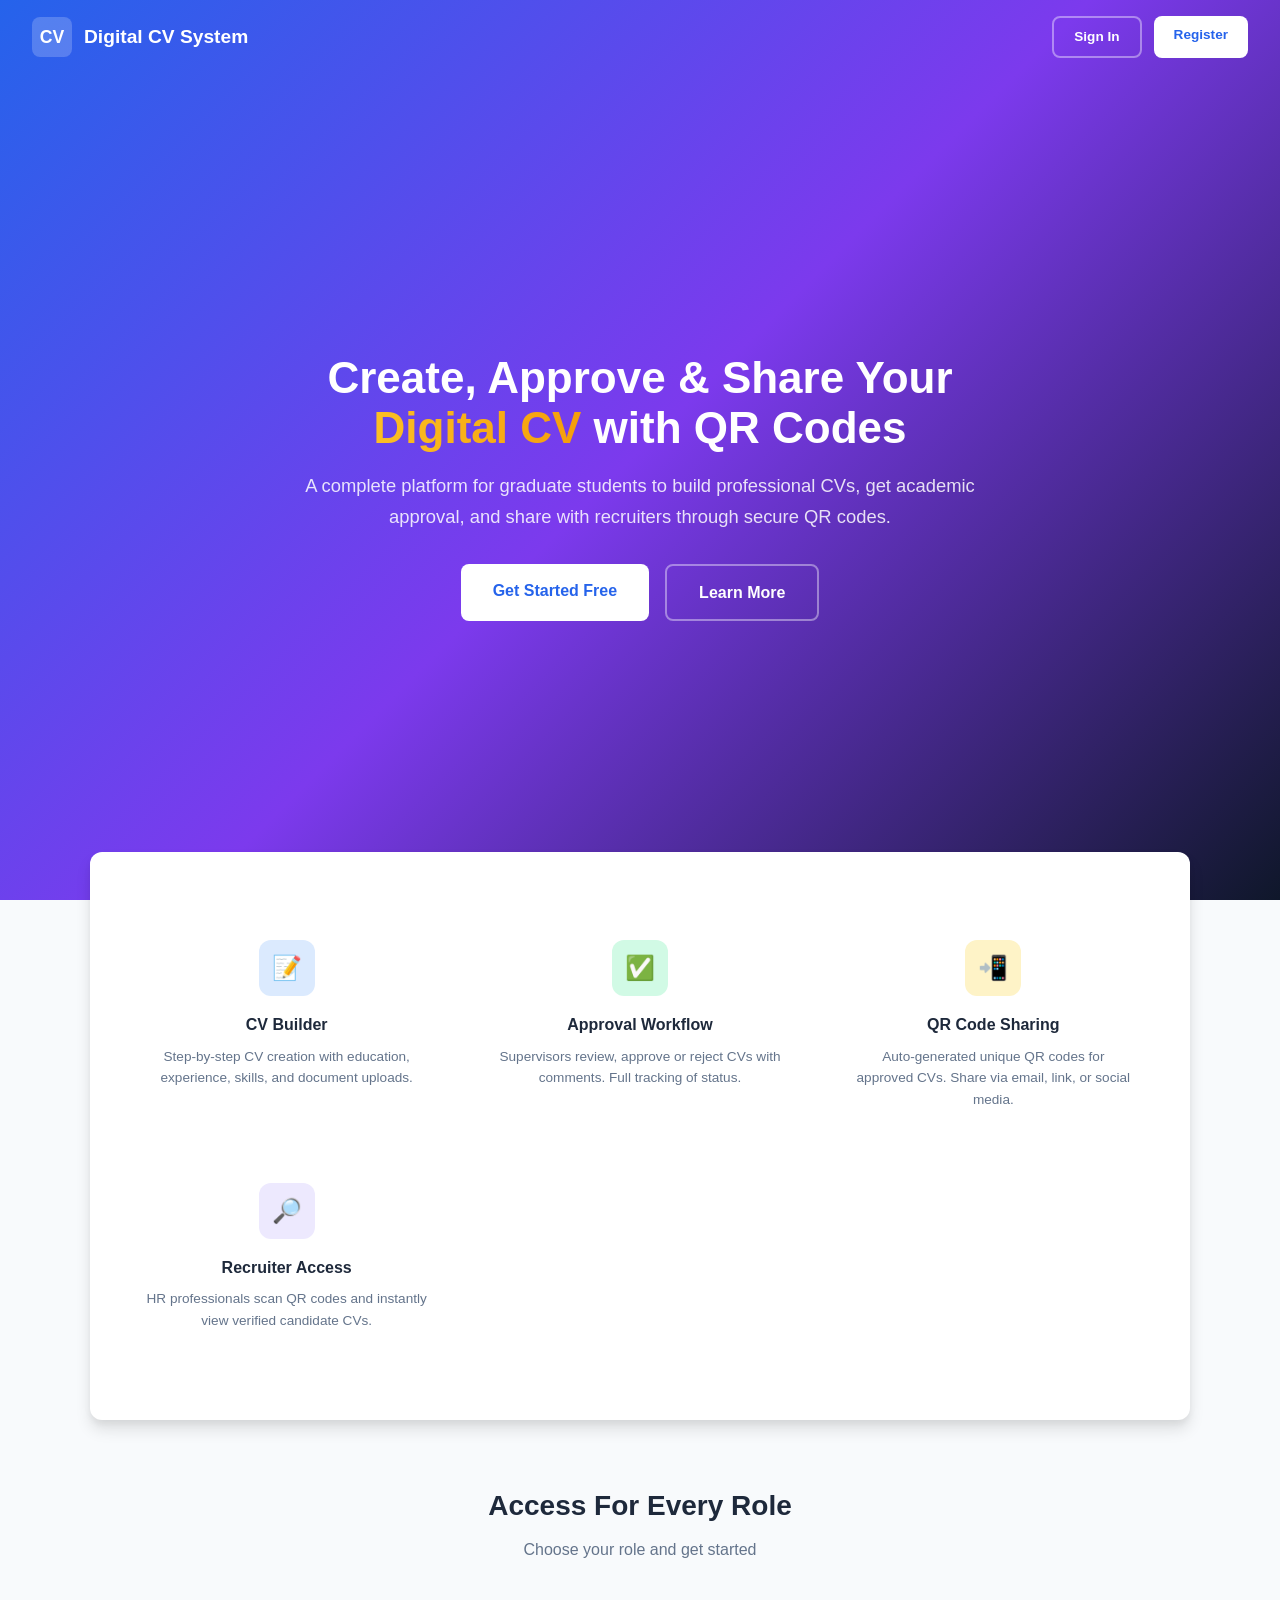
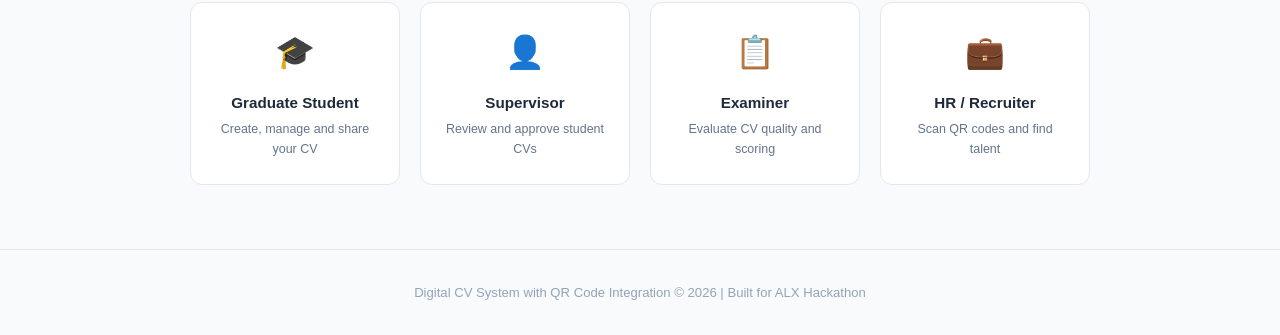
==== index.html @ 80f8a0f8 "commit" ====
<!DOCTYPE html>
<html lang="en">
<head>
  <meta charset="UTF-8">
  <meta name="viewport" content="width=device-width, initial-scale=1.0">
  <title>Digital CV System - QR Code Integration</title>
  <link rel="stylesheet" href="css/style.css">
  <style>
    .hero {
      min-height: 100vh;
      background: linear-gradient(135deg, var(--primary) 0%, #7c3aed 50%, var(--secondary) 100%);
      color: var(--white);
      display: flex;
      flex-direction: column;
    }
    .hero-nav {
      display: flex;
      align-items: center;
      justify-content: space-between;
      padding: 1rem 2rem;
    }
    .hero-nav .brand {
      display: flex;
      align-items: center;
      gap: 0.75rem;
      font-size: 1.2rem;
      font-weight: 700;
    }
    .hero-nav .brand .logo-icon {
      width: 40px;
      height: 40px;
      background: rgba(255,255,255,0.2);
      border-radius: var(--radius);
      display: flex;
      align-items: center;
      justify-content: center;
      font-size: 1.1rem;
    }
    .hero-body {
      flex: 1;
      display: flex;
      align-items: center;
      justify-content: center;
      padding: 2rem;
    }
    .hero-content {
      max-width: 700px;
      text-align: center;
    }
    .hero-content h1 {
      font-size: 2.75rem;
      font-weight: 800;
      margin-bottom: 1rem;
      line-height: 1.15;
    }
    .hero-content h1 span {
      background: linear-gradient(90deg, #fbbf24, #f59e0b);
      background-clip: text;
      -webkit-background-clip: text;
      -webkit-text-fill-color: transparent;
    }
    .hero-content p {
      font-size: 1.15rem;
      opacity: 0.85;
      margin-bottom: 2rem;
      line-height: 1.7;
    }
    .hero-actions {
      display: flex;
      gap: 1rem;
      justify-content: center;
      flex-wrap: wrap;
    }
    .btn-hero {
      padding: 0.85rem 2rem;
      font-size: 1rem;
      font-weight: 600;
      border-radius: var(--radius);
      border: none;
      cursor: pointer;
      transition: var(--transition);
    }
    .btn-hero-primary {
      background: var(--white);
      color: var(--primary);
    }
    .btn-hero-primary:hover {
      transform: translateY(-2px);
      box-shadow: 0 8px 25px rgba(0,0,0,0.2);
    }
    .btn-hero-outline {
      background: transparent;
      color: var(--white);
      border: 2px solid rgba(255,255,255,0.4);
    }
    .btn-hero-outline:hover {
      background: rgba(255,255,255,0.1);
      border-color: rgba(255,255,255,0.7);
    }
    .features {
      display: grid;
      grid-template-columns: repeat(auto-fit, minmax(280px, 1fr));
      gap: 1.5rem;
      padding: 4rem 2rem;
      max-width: 1100px;
      margin: 0 auto;
      background: var(--white);
      border-radius: var(--radius-lg);
      box-shadow: var(--shadow-lg);
      margin-top: -3rem;
      position: relative;
      z-index: 10;
    }
    .feature-card {
      text-align: center;
      padding: 1.5rem;
    }
    .feature-card .feature-icon {
      width: 56px;
      height: 56px;
      border-radius: var(--radius-lg);
      display: inline-flex;
      align-items: center;
      justify-content: center;
      font-size: 1.5rem;
      margin-bottom: 1rem;
    }
    .feature-card h3 {
      font-size: 1rem;
      font-weight: 600;
      color: var(--gray-800);
      margin-bottom: 0.5rem;
    }
    .feature-card p {
      font-size: 0.85rem;
      color: var(--gray-500);
      line-height: 1.6;
    }
    .roles-section {
      padding: 4rem 2rem;
      text-align: center;
    }
    .roles-section h2 {
      font-size: 1.75rem;
      font-weight: 700;
      color: var(--gray-800);
      margin-bottom: 0.5rem;
    }
    .roles-section > p {
      color: var(--gray-500);
      margin-bottom: 2.5rem;
    }
    .roles-grid {
      display: grid;
      grid-template-columns: repeat(auto-fit, minmax(200px, 1fr));
      gap: 1.25rem;
      max-width: 900px;
      margin: 0 auto;
    }
    .role-card {
      background: var(--white);
      border: 1px solid var(--gray-200);
      border-radius: var(--radius-lg);
      padding: 1.5rem;
      transition: var(--transition);
      cursor: pointer;
    }
    .role-card:hover {
      border-color: var(--primary);
      box-shadow: var(--shadow-md);
      transform: translateY(-2px);
    }
    .role-card .role-icon {
      font-size: 2rem;
      margin-bottom: 0.75rem;
    }
    .role-card h4 {
      font-size: 0.95rem;
      font-weight: 600;
      color: var(--gray-800);
      margin-bottom: 0.35rem;
    }
    .role-card p {
      font-size: 0.78rem;
      color: var(--gray-500);
    }
    footer {
      text-align: center;
      padding: 2rem;
      font-size: 0.82rem;
      color: var(--gray-400);
      border-top: 1px solid var(--gray-200);
    }
    @media (max-width: 768px) {
      .hero-content h1 { font-size: 1.75rem; }
      .hero-content p { font-size: 0.95rem; }
      .features { margin-top: -1.5rem; padding: 2rem 1rem; }
    }
  </style>
</head>
<body>
  <div class="hero">
    <nav class="hero-nav">
      <div class="brand">
        <div class="logo-icon">CV</div>
        Digital CV System
      </div>
      <div style="display:flex;gap:0.75rem;">
        <a href="login.html" class="btn-hero btn-hero-outline" style="padding:0.5rem 1.25rem;font-size:0.85rem;">Sign In</a>
        <a href="register.html" class="btn-hero btn-hero-primary" style="padding:0.5rem 1.25rem;font-size:0.85rem;">Register</a>
      </div>
    </nav>
    <div class="hero-body">
      <div class="hero-content">
        <h1>Create, Approve &amp; Share Your <span>Digital CV</span> with QR Codes</h1>
        <p>A complete platform for graduate students to build professional CVs, get academic approval, and share with recruiters through secure QR codes.</p>
        <div class="hero-actions">
          <a href="register.html" class="btn-hero btn-hero-primary">Get Started Free</a>
          <a href="#features" class="btn-hero btn-hero-outline">Learn More</a>
        </div>
      </div>
    </div>
  </div>

  <section id="features" style="padding:0 2rem;">
    <div class="features">
      <div class="feature-card">
        <div class="feature-icon" style="background:var(--primary-light);color:var(--primary);">&#128221;</div>
        <h3>CV Builder</h3>
        <p>Step-by-step CV creation with education, experience, skills, and document uploads.</p>
      </div>
      <div class="feature-card">
        <div class="feature-icon" style="background:#d1fae5;color:var(--success);">&#9989;</div>
        <h3>Approval Workflow</h3>
        <p>Supervisors review, approve or reject CVs with comments. Full tracking of status.</p>
      </div>
      <div class="feature-card">
        <div class="feature-icon" style="background:#fef3c7;color:var(--warning);">&#128242;</div>
        <h3>QR Code Sharing</h3>
        <p>Auto-generated unique QR codes for approved CVs. Share via email, link, or social media.</p>
      </div>
      <div class="feature-card">
        <div class="feature-icon" style="background:#ede9fe;color:#7c3aed;">&#128270;</div>
        <h3>Recruiter Access</h3>
        <p>HR professionals scan QR codes and instantly view verified candidate CVs.</p>
      </div>
    </div>
  </section>

  <section class="roles-section">
    <h2>Access For Every Role</h2>
    <p>Choose your role and get started</p>
    <div class="roles-grid">
      <a href="register.html" class="role-card" style="text-decoration:none;">
        <div class="role-icon">&#127891;</div>
        <h4>Graduate Student</h4>
        <p>Create, manage and share your CV</p>
      </a>
      <a href="register.html" class="role-card" style="text-decoration:none;">
        <div class="role-icon">&#128100;</div>
        <h4>Supervisor</h4>
        <p>Review and approve student CVs</p>
      </a>
      <a href="register.html" class="role-card" style="text-decoration:none;">
        <div class="role-icon">&#128203;</div>
        <h4>Examiner</h4>
        <p>Evaluate CV quality and scoring</p>
      </a>
      <a href="register.html" class="role-card" style="text-decoration:none;">
        <div class="role-icon">&#128188;</div>
        <h4>HR / Recruiter</h4>
        <p>Scan QR codes and find talent</p>
      </a>
    </div>
  </section>

  <footer>
    Digital CV System with QR Code Integration &copy; 2026 | Built for ALX Hackathon
  </footer>
</body>
</html>
---- css/style.css ----
/* ===== CSS Variables ===== */
:root {
  --primary: #2563eb;
  --primary-dark: #1d4ed8;
  --primary-light: #dbeafe;
  --secondary: #0f172a;
  --accent: #f59e0b;
  --success: #10b981;
  --danger: #ef4444;
  --warning: #f59e0b;
  --info: #3b82f6;
  --gray-50: #f8fafc;
  --gray-100: #f1f5f9;
  --gray-200: #e2e8f0;
  --gray-300: #cbd5e1;
  --gray-400: #94a3b8;
  --gray-500: #64748b;
  --gray-600: #475569;
  --gray-700: #334155;
  --gray-800: #1e293b;
  --gray-900: #0f172a;
  --white: #ffffff;
  --shadow-sm: 0 1px 2px rgba(0,0,0,0.05);
  --shadow: 0 1px 3px rgba(0,0,0,0.1), 0 1px 2px rgba(0,0,0,0.06);
  --shadow-md: 0 4px 6px rgba(0,0,0,0.07), 0 2px 4px rgba(0,0,0,0.06);
  --shadow-lg: 0 10px 15px rgba(0,0,0,0.1), 0 4px 6px rgba(0,0,0,0.05);
  --radius: 8px;
  --radius-lg: 12px;
  --transition: all 0.2s ease;
  --sidebar-width: 260px;
}

/* ===== Reset & Base ===== */
*, *::before, *::after {
  margin: 0;
  padding: 0;
  box-sizing: border-box;
}

html {
  font-size: 16px;
  scroll-behavior: smooth;
}

body {
  font-family: 'Segoe UI', Tahoma, Geneva, Verdana, sans-serif;
  background: var(--gray-50);
  color: var(--gray-800);
  line-height: 1.6;
  min-height: 100vh;
}

a {
  text-decoration: none;
  color: var(--primary);
}

a:hover {
  color: var(--primary-dark);
}

img {
  max-width: 100%;
  display: block;
}

/* ===== Layout ===== */
.app-layout {
  display: flex;
  min-height: 100vh;
}

/* ===== Sidebar ===== */
.sidebar {
  width: var(--sidebar-width);
  background: var(--secondary);
  color: var(--white);
  position: fixed;
  top: 0;
  left: 0;
  height: 100vh;
  overflow-y: auto;
  z-index: 1000;
  transition: var(--transition);
}

.sidebar-header {
  padding: 1.25rem 1.5rem;
  border-bottom: 1px solid rgba(255,255,255,0.1);
  display: flex;
  align-items: center;
  gap: 0.75rem;
}

.sidebar-header .logo-icon {
  width: 36px;
  height: 36px;
  background: var(--primary);
  border-radius: var(--radius);
  display: flex;
  align-items: center;
  justify-content: center;
  font-size: 1.1rem;
  font-weight: 700;
}

.sidebar-header h2 {
  font-size: 1.1rem;
  font-weight: 600;
  white-space: nowrap;
}

.sidebar-header .subtitle {
  font-size: 0.7rem;
  color: var(--gray-400);
  display: block;
}

.sidebar-nav {
  padding: 1rem 0;
}

.sidebar-nav .nav-section {
  padding: 0.5rem 1.5rem;
  font-size: 0.7rem;
  text-transform: uppercase;
  letter-spacing: 0.05em;
  color: var(--gray-400);
  margin-top: 0.5rem;
}

.sidebar-nav a {
  display: flex;
  align-items: center;
  gap: 0.75rem;
  padding: 0.65rem 1.5rem;
  color: var(--gray-300);
  font-size: 0.875rem;
  transition: var(--transition);
  border-left: 3px solid transparent;
}

.sidebar-nav a:hover,
.sidebar-nav a.active {
  background: rgba(255,255,255,0.08);
  color: var(--white);
  border-left-color: var(--primary);
}

.sidebar-nav a .nav-icon {
  width: 20px;
  text-align: center;
  font-size: 1rem;
}

.sidebar-nav a .badge {
  margin-left: auto;
  background: var(--danger);
  color: var(--white);
  font-size: 0.65rem;
  padding: 0.15rem 0.5rem;
  border-radius: 10px;
  font-weight: 600;
}

.sidebar-user {
  position: absolute;
  bottom: 0;
  width: 100%;
  padding: 1rem 1.5rem;
  border-top: 1px solid rgba(255,255,255,0.1);
  display: flex;
  align-items: center;
  gap: 0.75rem;
  background: rgba(0,0,0,0.2);
}

.sidebar-user .avatar {
  width: 36px;
  height: 36px;
  border-radius: 50%;
  background: var(--primary);
  display: flex;
  align-items: center;
  justify-content: center;
  font-weight: 600;
  font-size: 0.85rem;
}

.sidebar-user .user-info {
  flex: 1;
  min-width: 0;
}

.sidebar-user .user-info .name {
  font-size: 0.85rem;
  font-weight: 500;
  white-space: nowrap;
  overflow: hidden;
  text-overflow: ellipsis;
}

.sidebar-user .user-info .role {
  font-size: 0.7rem;
  color: var(--gray-400);
}

/* ===== Main Content ===== */
.main-content {
  margin-left: var(--sidebar-width);
  flex: 1;
  min-height: 100vh;
  display: flex;
  flex-direction: column;
}

/* ===== Top Header ===== */
.top-header {
  background: var(--white);
  padding: 0.75rem 2rem;
  display: flex;
  align-items: center;
  justify-content: space-between;
  border-bottom: 1px solid var(--gray-200);
  position: sticky;
  top: 0;
  z-index: 100;
}

.top-header .page-title {
  font-size: 1.15rem;
  font-weight: 600;
  color: var(--gray-800);
}

.top-header .header-actions {
  display: flex;
  align-items: center;
  gap: 1rem;
}

.top-header .search-box {
  position: relative;
}

.top-header .search-box input {
  padding: 0.5rem 1rem 0.5rem 2.25rem;
  border: 1px solid var(--gray-200);
  border-radius: var(--radius);
  font-size: 0.85rem;
  width: 240px;
  background: var(--gray-50);
  transition: var(--transition);
}

.top-header .search-box input:focus {
  outline: none;
  border-color: var(--primary);
  box-shadow: 0 0 0 3px var(--primary-light);
  background: var(--white);
}

.top-header .search-box .search-icon {
  position: absolute;
  left: 0.75rem;
  top: 50%;
  transform: translateY(-50%);
  color: var(--gray-400);
  font-size: 0.85rem;
}

.notification-btn {
  position: relative;
  background: none;
  border: none;
  font-size: 1.15rem;
  color: var(--gray-500);
  cursor: pointer;
  padding: 0.35rem;
  border-radius: var(--radius);
  transition: var(--transition);
}

.notification-btn:hover {
  background: var(--gray-100);
  color: var(--gray-700);
}

.notification-btn .notif-dot {
  position: absolute;
  top: 2px;
  right: 2px;
  width: 8px;
  height: 8px;
  background: var(--danger);
  border-radius: 50%;
  border: 2px solid var(--white);
}

/* ===== Page Content ===== */
.page-content {
  padding: 1.5rem 2rem;
  flex: 1;
}

/* ===== Cards ===== */
.card {
  background: var(--white);
  border-radius: var(--radius-lg);
  box-shadow: var(--shadow);
  border: 1px solid var(--gray-100);
}

.card-header {
  padding: 1rem 1.25rem;
  border-bottom: 1px solid var(--gray-100);
  display: flex;
  align-items: center;
  justify-content: space-between;
}

.card-header h3 {
  font-size: 0.95rem;
  font-weight: 600;
}

.card-body {
  padding: 1.25rem;
}

.card-footer {
  padding: 0.75rem 1.25rem;
  border-top: 1px solid var(--gray-100);
  background: var(--gray-50);
  border-radius: 0 0 var(--radius-lg) var(--radius-lg);
}

/* ===== Stats Cards ===== */
.stats-grid {
  display: grid;
  grid-template-columns: repeat(auto-fit, minmax(220px, 1fr));
  gap: 1.25rem;
  margin-bottom: 1.5rem;
}

.stat-card {
  background: var(--white);
  border-radius: var(--radius-lg);
  padding: 1.25rem;
  box-shadow: var(--shadow);
  border: 1px solid var(--gray-100);
  display: flex;
  align-items: center;
  gap: 1rem;
  transition: var(--transition);
}

.stat-card:hover {
  box-shadow: var(--shadow-md);
  transform: translateY(-1px);
}

.stat-card .stat-icon {
  width: 48px;
  height: 48px;
  border-radius: var(--radius);
  display: flex;
  align-items: center;
  justify-content: center;
  font-size: 1.25rem;
}

.stat-card .stat-icon.blue { background: var(--primary-light); color: var(--primary); }
.stat-card .stat-icon.green { background: #d1fae5; color: var(--success); }
.stat-card .stat-icon.orange { background: #fef3c7; color: var(--warning); }
.stat-card .stat-icon.red { background: #fee2e2; color: var(--danger); }
.stat-card .stat-icon.purple { background: #ede9fe; color: #7c3aed; }

.stat-card .stat-info h4 {
  font-size: 1.5rem;
  font-weight: 700;
  color: var(--gray-800);
}

.stat-card .stat-info p {
  font-size: 0.8rem;
  color: var(--gray-500);
}

/* ===== Buttons ===== */
.btn {
  display: inline-flex;
  align-items: center;
  gap: 0.5rem;
  padding: 0.55rem 1.15rem;
  font-size: 0.85rem;
  font-weight: 500;
  border: none;
  border-radius: var(--radius);
  cursor: pointer;
  transition: var(--transition);
  white-space: nowrap;
}

.btn:hover {
  transform: translateY(-1px);
  box-shadow: var(--shadow-md);
}

.btn-primary {
  background: var(--primary);
  color: var(--white);
}

.btn-primary:hover {
  background: var(--primary-dark);
}

.btn-success {
  background: var(--success);
  color: var(--white);
}

.btn-success:hover {
  background: #059669;
}

.btn-danger {
  background: var(--danger);
  color: var(--white);
}

.btn-danger:hover {
  background: #dc2626;
}

.btn-warning {
  background: var(--warning);
  color: var(--white);
}

.btn-outline {
  background: transparent;
  border: 1px solid var(--gray-300);
  color: var(--gray-600);
}

.btn-outline:hover {
  background: var(--gray-50);
  border-color: var(--gray-400);
}

.btn-sm {
  padding: 0.35rem 0.75rem;
  font-size: 0.78rem;
}

.btn-lg {
  padding: 0.75rem 1.5rem;
  font-size: 1rem;
}

.btn-block {
  width: 100%;
  justify-content: center;
}

/* ===== Forms ===== */
.form-group {
  margin-bottom: 1.15rem;
}

.form-group label {
  display: block;
  font-size: 0.85rem;
  font-weight: 500;
  color: var(--gray-700);
  margin-bottom: 0.35rem;
}

.form-group label .required {
  color: var(--danger);
}

.form-control {
  width: 100%;
  padding: 0.6rem 0.85rem;
  border: 1px solid var(--gray-300);
  border-radius: var(--radius);
  font-size: 0.875rem;
  color: var(--gray-800);
  background: var(--white);
  transition: var(--transition);
  font-family: inherit;
}

.form-control:focus {
  outline: none;
  border-color: var(--primary);
  box-shadow: 0 0 0 3px var(--primary-light);
}

.form-control::placeholder {
  color: var(--gray-400);
}

textarea.form-control {
  resize: vertical;
  min-height: 100px;
}

select.form-control {
  appearance: none;
  background-image: url("data:image/svg+xml,%3Csvg xmlns='http://www.w3.org/2000/svg' width='12' height='12' fill='%2364748b' viewBox='0 0 16 16'%3E%3Cpath d='M8 11L3 6h10l-5 5z'/%3E%3C/svg%3E");
  background-repeat: no-repeat;
  background-position: right 0.75rem center;
  padding-right: 2rem;
}

.form-row {
  display: grid;
  grid-template-columns: 1fr 1fr;
  gap: 1rem;
}

.form-hint {
  font-size: 0.75rem;
  color: var(--gray-400);
  margin-top: 0.25rem;
}

/* ===== Tables ===== */
.table-wrapper {
  overflow-x: auto;
}

table {
  width: 100%;
  border-collapse: collapse;
}

table th, table td {
  padding: 0.75rem 1rem;
  text-align: left;
  font-size: 0.85rem;
  border-bottom: 1px solid var(--gray-100);
}

table th {
  background: var(--gray-50);
  font-weight: 600;
  color: var(--gray-600);
  font-size: 0.78rem;
  text-transform: uppercase;
  letter-spacing: 0.03em;
}

table tr:hover {
  background: var(--gray-50);
}

/* ===== Badges ===== */
.badge {
  display: inline-flex;
  align-items: center;
  padding: 0.2rem 0.65rem;
  font-size: 0.72rem;
  font-weight: 600;
  border-radius: 20px;
}

.badge-pending { background: #fef3c7; color: #92400e; }
.badge-approved { background: #d1fae5; color: #065f46; }
.badge-rejected { background: #fee2e2; color: #991b1b; }
.badge-draft { background: var(--gray-100); color: var(--gray-600); }
.badge-info { background: var(--primary-light); color: var(--primary); }

/* ===== QR Code Section ===== */
.qr-container {
  display: flex;
  flex-direction: column;
  align-items: center;
  padding: 1.5rem;
}

.qr-container .qr-image {
  width: 180px;
  height: 180px;
  border: 2px solid var(--gray-200);
  border-radius: var(--radius);
  display: flex;
  align-items: center;
  justify-content: center;
  background: var(--white);
  margin-bottom: 1rem;
}

.qr-container .qr-actions {
  display: flex;
  gap: 0.5rem;
  flex-wrap: wrap;
  justify-content: center;
}

/* ===== Modal ===== */
.modal-overlay {
  position: fixed;
  top: 0;
  left: 0;
  width: 100%;
  height: 100%;
  background: rgba(0,0,0,0.5);
  display: flex;
  align-items: center;
  justify-content: center;
  z-index: 2000;
  opacity: 0;
  visibility: hidden;
  transition: var(--transition);
}

.modal-overlay.active {
  opacity: 1;
  visibility: visible;
}

.modal {
  background: var(--white);
  border-radius: var(--radius-lg);
  width: 90%;
  max-width: 560px;
  max-height: 85vh;
  overflow-y: auto;
  box-shadow: var(--shadow-lg);
  transform: translateY(20px);
  transition: var(--transition);
}

.modal-overlay.active .modal {
  transform: translateY(0);
}

.modal-header {
  padding: 1rem 1.25rem;
  border-bottom: 1px solid var(--gray-200);
  display: flex;
  align-items: center;
  justify-content: space-between;
}

.modal-header h3 {
  font-size: 1rem;
  font-weight: 600;
}

.modal-close {
  background: none;
  border: none;
  font-size: 1.25rem;
  color: var(--gray-400);
  cursor: pointer;
  padding: 0.25rem;
}

.modal-close:hover {
  color: var(--gray-700);
}

.modal-body {
  padding: 1.25rem;
}

.modal-footer {
  padding: 0.75rem 1.25rem;
  border-top: 1px solid var(--gray-200);
  display: flex;
  justify-content: flex-end;
  gap: 0.5rem;
}

/* ===== Auth Pages ===== */
.auth-wrapper {
  min-height: 100vh;
  display: flex;
  align-items: center;
  justify-content: center;
  background: linear-gradient(135deg, var(--primary) 0%, var(--secondary) 100%);
  padding: 1rem;
}

.auth-card {
  background: var(--white);
  border-radius: var(--radius-lg);
  box-shadow: var(--shadow-lg);
  width: 100%;
  max-width: 440px;
  overflow: hidden;
}

.auth-header {
  text-align: center;
  padding: 2rem 2rem 1rem;
}

.auth-header .auth-logo {
  width: 56px;
  height: 56px;
  background: var(--primary);
  border-radius: var(--radius-lg);
  display: inline-flex;
  align-items: center;
  justify-content: center;
  color: var(--white);
  font-size: 1.5rem;
  font-weight: 700;
  margin-bottom: 1rem;
}

.auth-header h1 {
  font-size: 1.35rem;
  font-weight: 700;
  color: var(--gray-800);
}

.auth-header p {
  font-size: 0.85rem;
  color: var(--gray-500);
  margin-top: 0.35rem;
}

.auth-body {
  padding: 1.5rem 2rem 2rem;
}

.auth-body .form-group:last-of-type {
  margin-bottom: 1.5rem;
}

.auth-footer {
  text-align: center;
  padding: 0 2rem 1.5rem;
  font-size: 0.85rem;
  color: var(--gray-500);
}

.auth-footer a {
  font-weight: 600;
}

.role-selector {
  display: grid;
  grid-template-columns: 1fr 1fr;
  gap: 0.5rem;
  margin-bottom: 1.15rem;
}

.role-option {
  position: relative;
}

.role-option input[type="radio"] {
  position: absolute;
  opacity: 0;
}

.role-option label {
  display: flex;
  align-items: center;
  gap: 0.5rem;
  padding: 0.65rem 0.85rem;
  border: 2px solid var(--gray-200);
  border-radius: var(--radius);
  cursor: pointer;
  font-size: 0.85rem;
  font-weight: 500;
  transition: var(--transition);
}

.role-option input:checked + label {
  border-color: var(--primary);
  background: var(--primary-light);
  color: var(--primary);
}

.role-option label .role-icon {
  font-size: 1.1rem;
}

/* ===== CV Preview ===== */
.cv-preview {
  background: var(--white);
  border-radius: var(--radius-lg);
  box-shadow: var(--shadow-md);
  max-width: 800px;
  margin: 0 auto;
}

.cv-preview-header {
  background: linear-gradient(135deg, var(--primary) 0%, #7c3aed 100%);
  color: var(--white);
  padding: 2rem;
  display: flex;
  align-items: center;
  gap: 1.5rem;
  border-radius: var(--radius-lg) var(--radius-lg) 0 0;
}

.cv-preview-header .cv-avatar {
  width: 80px;
  height: 80px;
  border-radius: 50%;
  background: rgba(255,255,255,0.2);
  display: flex;
  align-items: center;
  justify-content: center;
  font-size: 2rem;
  font-weight: 700;
  border: 3px solid rgba(255,255,255,0.3);
}

.cv-preview-header .cv-name h2 {
  font-size: 1.5rem;
  font-weight: 700;
}

.cv-preview-header .cv-name p {
  font-size: 0.9rem;
  opacity: 0.85;
}

.cv-preview-body {
  padding: 1.5rem 2rem;
}

.cv-section {
  margin-bottom: 1.5rem;
}

.cv-section h3 {
  font-size: 1rem;
  font-weight: 600;
  color: var(--primary);
  padding-bottom: 0.5rem;
  border-bottom: 2px solid var(--primary-light);
  margin-bottom: 0.75rem;
}

.cv-section .cv-item {
  margin-bottom: 0.75rem;
  padding-left: 1rem;
  border-left: 2px solid var(--gray-200);
}

.cv-section .cv-item h4 {
  font-size: 0.9rem;
  font-weight: 600;
}

.cv-section .cv-item .cv-item-meta {
  font-size: 0.8rem;
  color: var(--gray-500);
}

.cv-section .cv-item p {
  font-size: 0.85rem;
  color: var(--gray-600);
  margin-top: 0.25rem;
}

.cv-skills-list {
  display: flex;
  flex-wrap: wrap;
  gap: 0.5rem;
}

.cv-skill-tag {
  background: var(--primary-light);
  color: var(--primary);
  padding: 0.25rem 0.75rem;
  border-radius: 20px;
  font-size: 0.78rem;
  font-weight: 500;
}

/* ===== Public CV View (for recruiters) ===== */
.public-cv-wrapper {
  min-height: 100vh;
  background: var(--gray-100);
}

.public-cv-header {
  background: var(--white);
  border-bottom: 1px solid var(--gray-200);
  padding: 0.75rem 2rem;
  display: flex;
  align-items: center;
  justify-content: space-between;
}

.public-cv-header .brand {
  display: flex;
  align-items: center;
  gap: 0.5rem;
  font-weight: 600;
  color: var(--primary);
}

.public-cv-content {
  max-width: 900px;
  margin: 2rem auto;
  padding: 0 1rem;
}

/* ===== Alerts ===== */
.alert {
  padding: 0.85rem 1.15rem;
  border-radius: var(--radius);
  font-size: 0.85rem;
  display: flex;
  align-items: center;
  gap: 0.5rem;
  margin-bottom: 1rem;
}

.alert-success { background: #d1fae5; color: #065f46; border: 1px solid #a7f3d0; }
.alert-danger { background: #fee2e2; color: #991b1b; border: 1px solid #fecaca; }
.alert-warning { background: #fef3c7; color: #92400e; border: 1px solid #fde68a; }
.alert-info { background: var(--primary-light); color: var(--primary-dark); border: 1px solid #93c5fd; }

/* ===== Tabs ===== */
.tabs {
  display: flex;
  border-bottom: 2px solid var(--gray-200);
  margin-bottom: 1.5rem;
  gap: 0;
}

.tab {
  padding: 0.65rem 1.25rem;
  font-size: 0.85rem;
  font-weight: 500;
  color: var(--gray-500);
  cursor: pointer;
  border-bottom: 2px solid transparent;
  margin-bottom: -2px;
  transition: var(--transition);
  background: none;
  border-top: none;
  border-left: none;
  border-right: none;
}

.tab:hover {
  color: var(--gray-700);
}

.tab.active {
  color: var(--primary);
  border-bottom-color: var(--primary);
  font-weight: 600;
}

.tab-content {
  display: none;
}

.tab-content.active {
  display: block;
}

/* ===== Empty State ===== */
.empty-state {
  text-align: center;
  padding: 3rem 1rem;
  color: var(--gray-400);
}

.empty-state .empty-icon {
  font-size: 3rem;
  margin-bottom: 1rem;
}

.empty-state h3 {
  font-size: 1.1rem;
  color: var(--gray-600);
  margin-bottom: 0.5rem;
}

.empty-state p {
  font-size: 0.85rem;
  max-width: 400px;
  margin: 0 auto;
}

/* ===== File Upload ===== */
.file-upload {
  border: 2px dashed var(--gray-300);
  border-radius: var(--radius);
  padding: 1.5rem;
  text-align: center;
  cursor: pointer;
  transition: var(--transition);
  background: var(--gray-50);
}

.file-upload:hover {
  border-color: var(--primary);
  background: var(--primary-light);
}

.file-upload .upload-icon {
  font-size: 2rem;
  color: var(--gray-400);
  margin-bottom: 0.5rem;
}

.file-upload p {
  font-size: 0.85rem;
  color: var(--gray-500);
}

.file-upload .upload-hint {
  font-size: 0.75rem;
  color: var(--gray-400);
  margin-top: 0.25rem;
}

/* ===== Progress Steps ===== */
.progress-steps {
  display: flex;
  align-items: center;
  justify-content: center;
  margin-bottom: 2rem;
  gap: 0;
}

.progress-step {
  display: flex;
  align-items: center;
  gap: 0.5rem;
}

.progress-step .step-circle {
  width: 32px;
  height: 32px;
  border-radius: 50%;
  background: var(--gray-200);
  color: var(--gray-500);
  display: flex;
  align-items: center;
  justify-content: center;
  font-size: 0.8rem;
  font-weight: 600;
}

.progress-step.active .step-circle {
  background: var(--primary);
  color: var(--white);
}

.progress-step.completed .step-circle {
  background: var(--success);
  color: var(--white);
}

.progress-step .step-label {
  font-size: 0.78rem;
  color: var(--gray-500);
  font-weight: 500;
}

.progress-step.active .step-label {
  color: var(--primary);
  font-weight: 600;
}

.progress-step.completed .step-label {
  color: var(--success);
}

.step-connector {
  width: 40px;
  height: 2px;
  background: var(--gray-200);
  margin: 0 0.25rem;
}

.step-connector.completed {
  background: var(--success);
}

/* ===== Charts placeholder ===== */
.chart-placeholder {
  height: 200px;
  background: var(--gray-50);
  border-radius: var(--radius);
  display: flex;
  align-items: center;
  justify-content: center;
  color: var(--gray-400);
  font-size: 0.85rem;
  border: 1px dashed var(--gray-300);
}

/* ===== Responsive ===== */
@media (max-width: 768px) {
  .sidebar {
    transform: translateX(-100%);
  }

  .sidebar.open {
    transform: translateX(0);
  }

  .main-content {
    margin-left: 0;
  }

  .form-row {
    grid-template-columns: 1fr;
  }

  .stats-grid {
    grid-template-columns: 1fr;
  }

  .top-header .search-box {
    display: none;
  }

  .page-content {
    padding: 1rem;
  }

  .role-selector {
    grid-template-columns: 1fr;
  }

  .cv-preview-header {
    flex-direction: column;
    text-align: center;
  }

  .progress-steps {
    flex-wrap: wrap;
    gap: 0.5rem;
  }

  .step-connector {
    display: none;
  }
}

/* ===== Utility ===== */
.text-center { text-align: center; }
.text-right { text-align: right; }
.text-muted { color: var(--gray-500); }
.text-success { color: var(--success); }
.text-danger { color: var(--danger); }
.text-primary { color: var(--primary); }
.mt-1 { margin-top: 0.5rem; }
.mt-2 { margin-top: 1rem; }
.mt-3 { margin-top: 1.5rem; }
.mb-1 { margin-bottom: 0.5rem; }
.mb-2 { margin-bottom: 1rem; }
.mb-3 { margin-bottom: 1.5rem; }
.d-flex { display: flex; }
.gap-1 { gap: 0.5rem; }
.gap-2 { gap: 1rem; }
.align-center { align-items: center; }
.justify-between { justify-content: space-between; }
.flex-wrap { flex-wrap: wrap; }
.hidden { display: none !important; }

/* ===== Mobile menu toggle ===== */
.menu-toggle {
  display: none;
  background: none;
  border: none;
  font-size: 1.25rem;
  color: var(--gray-600);
  cursor: pointer;
  padding: 0.25rem;
}

@media (max-width: 768px) {
  .menu-toggle {
    display: block;
  }
}

/* ===== Animations ===== */
@keyframes fadeIn {
  from { opacity: 0; transform: translateY(10px); }
  to { opacity: 1; transform: translateY(0); }
}

.fade-in {
  animation: fadeIn 0.3s ease forwards;
}

/* ===== Scrollbar ===== */
::-webkit-scrollbar {
  width: 6px;
}

::-webkit-scrollbar-track {
  background: var(--gray-100);
}

::-webkit-scrollbar-thumb {
  background: var(--gray-300);
  border-radius: 3px;
}

::-webkit-scrollbar-thumb:hover {
  background: var(--gray-400);
}
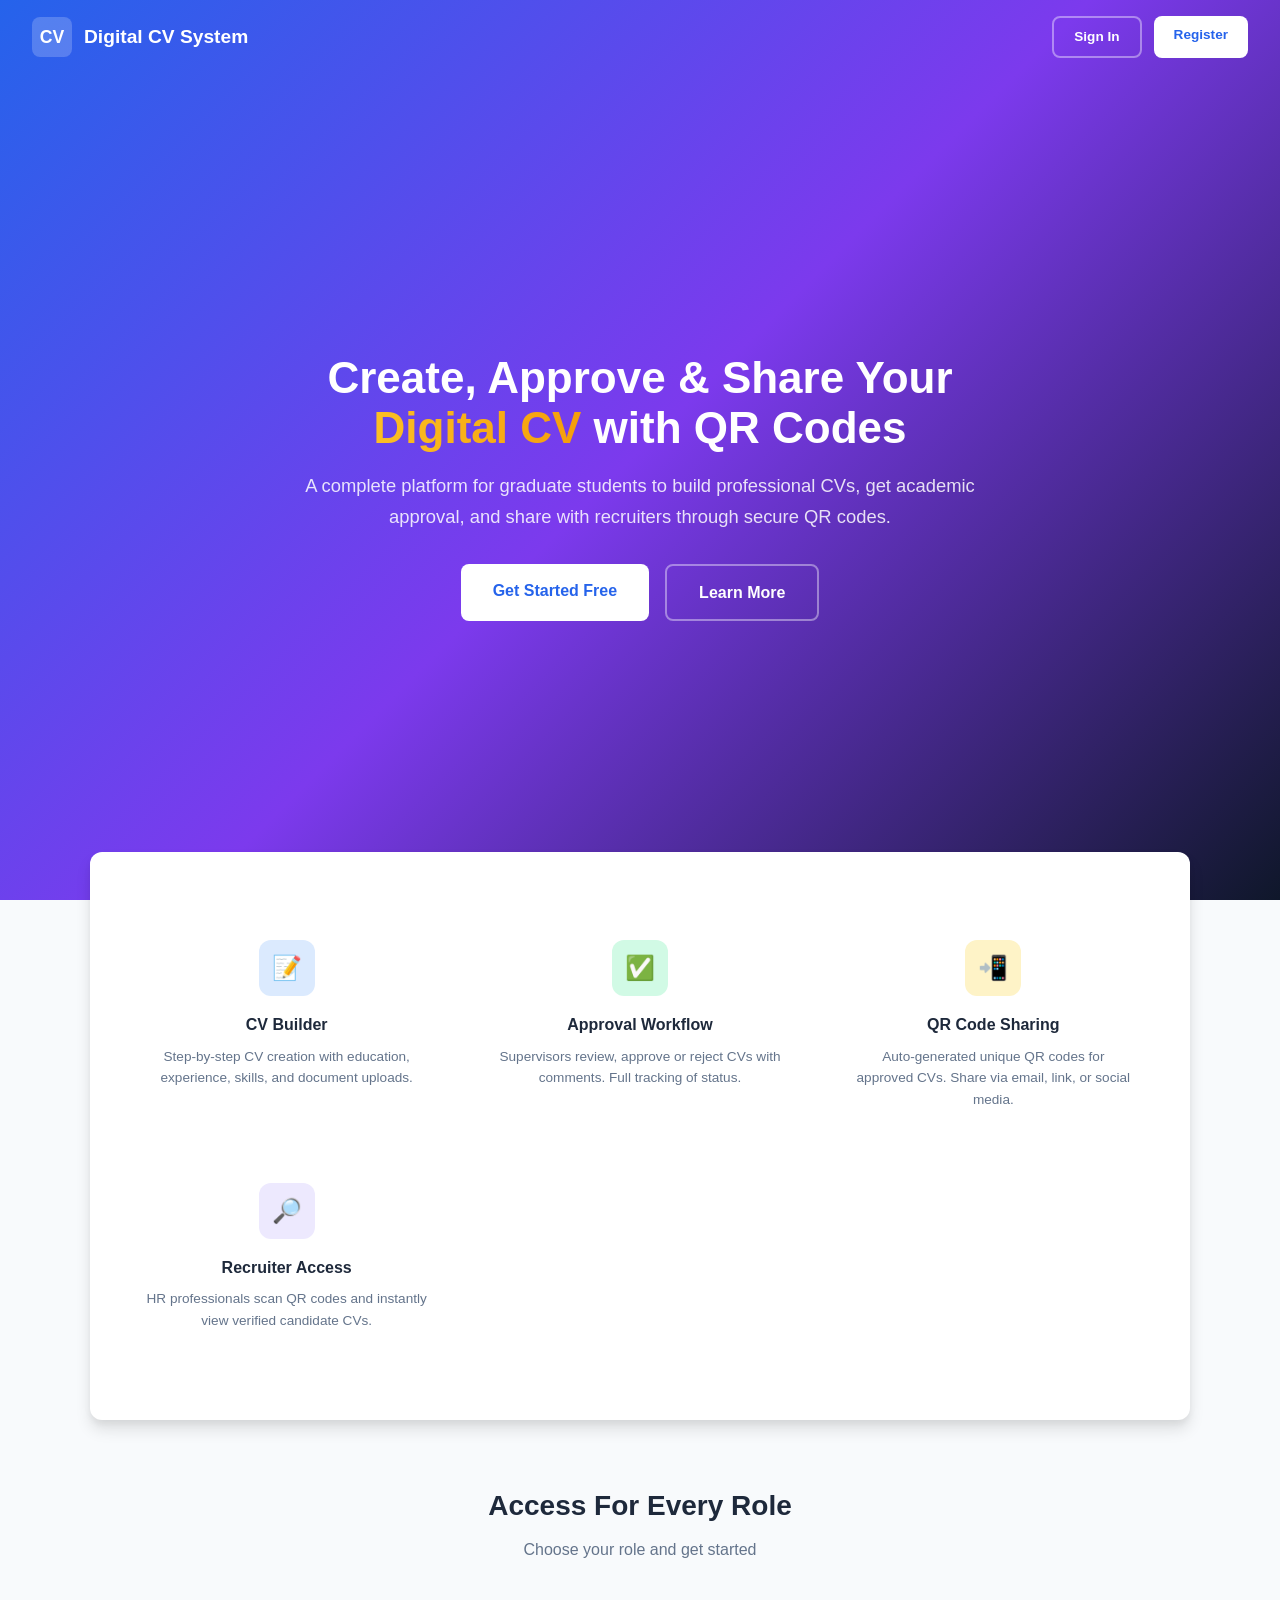
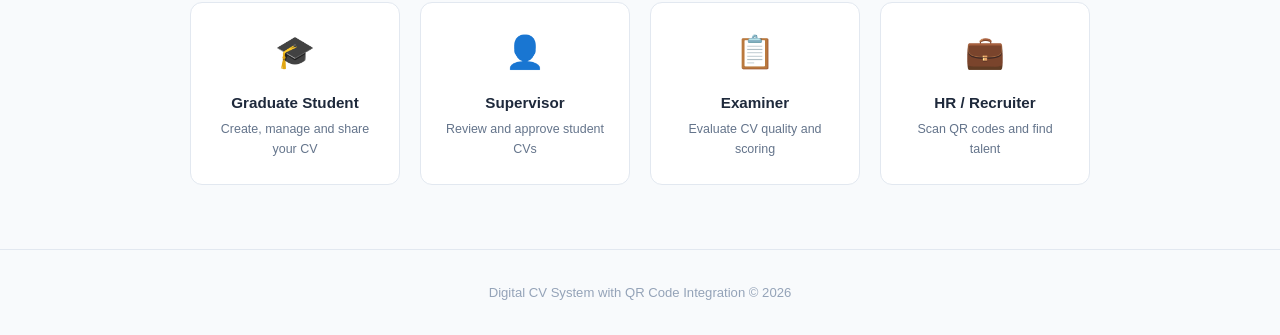
==== commit 4dbd1949: "..." ====
--- a/index.html
+++ b/index.html
@@ -275,7 +275,7 @@
   </section>
 
   <footer>
-    Digital CV System with QR Code Integration &copy; 2026 | Built for ALX Hackathon
+    Digital CV System with QR Code Integration &copy; 2026
   </footer>
 </body>
 </html>
